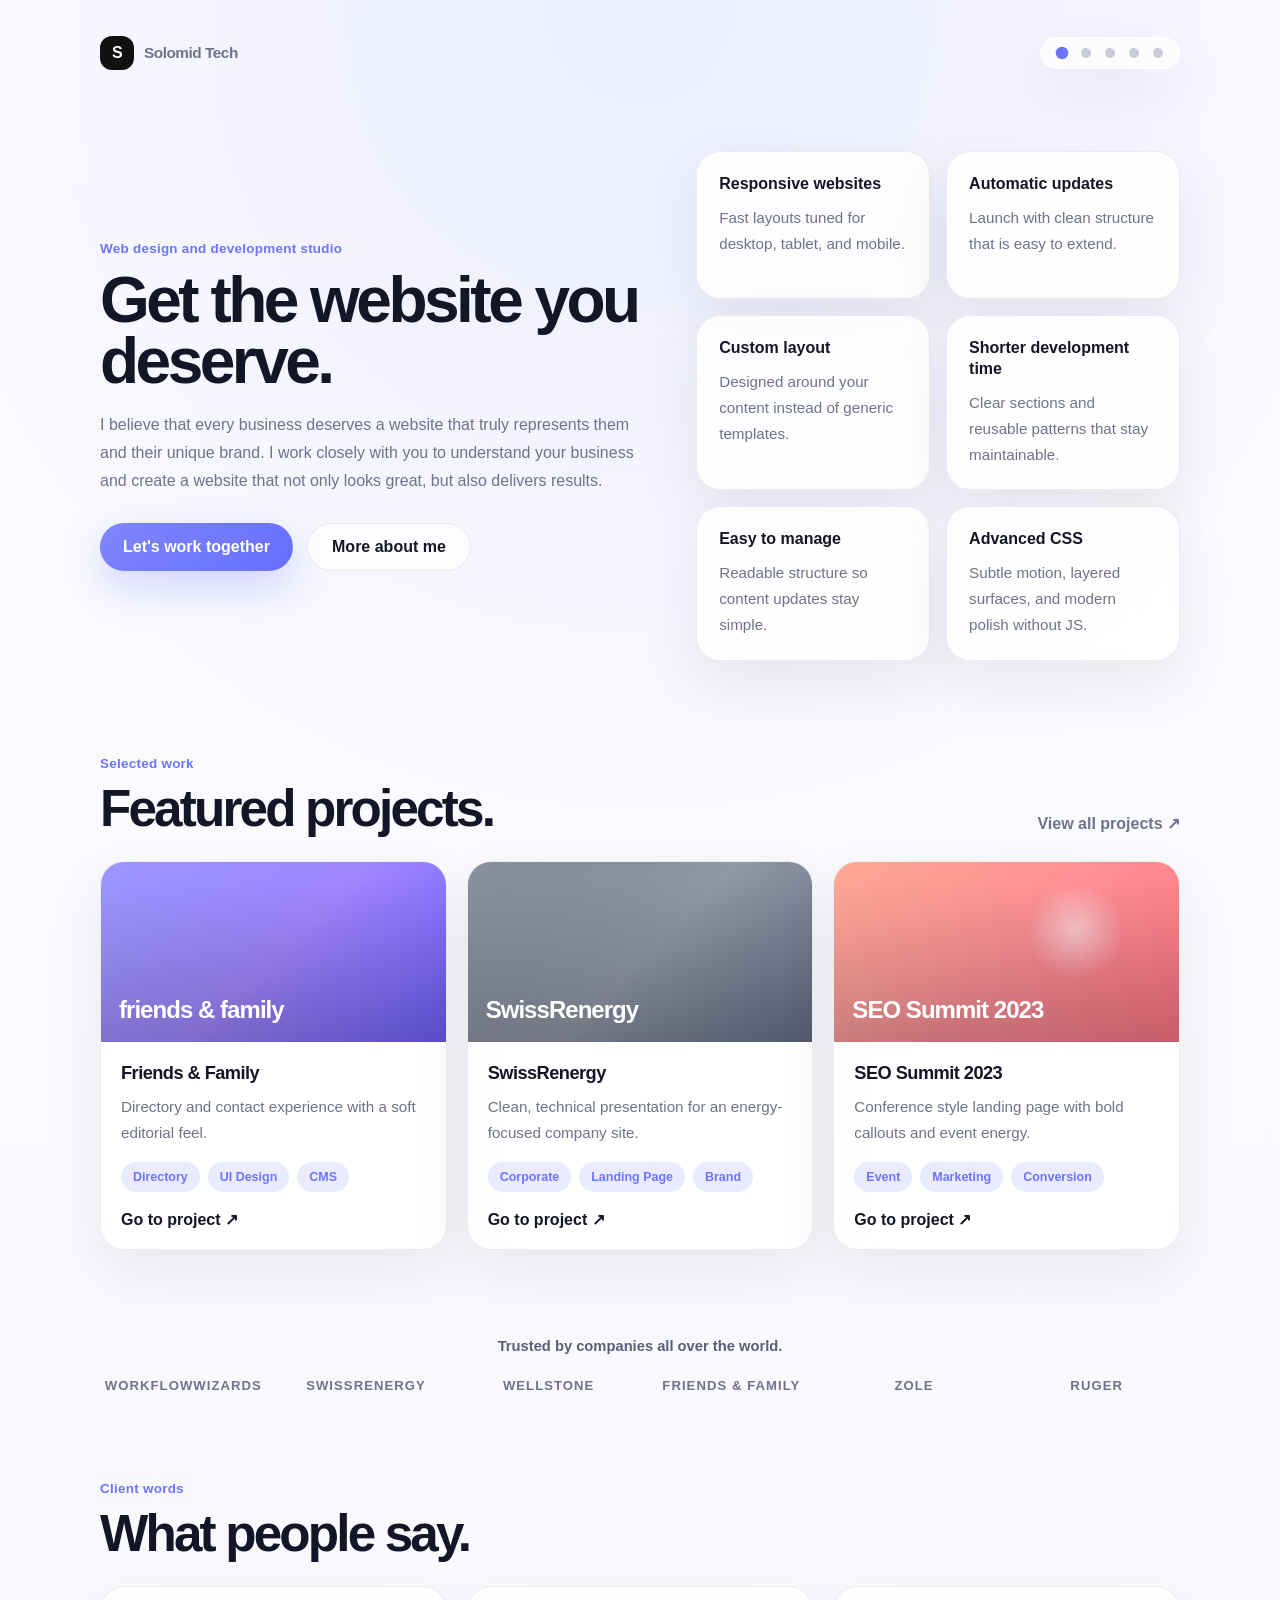
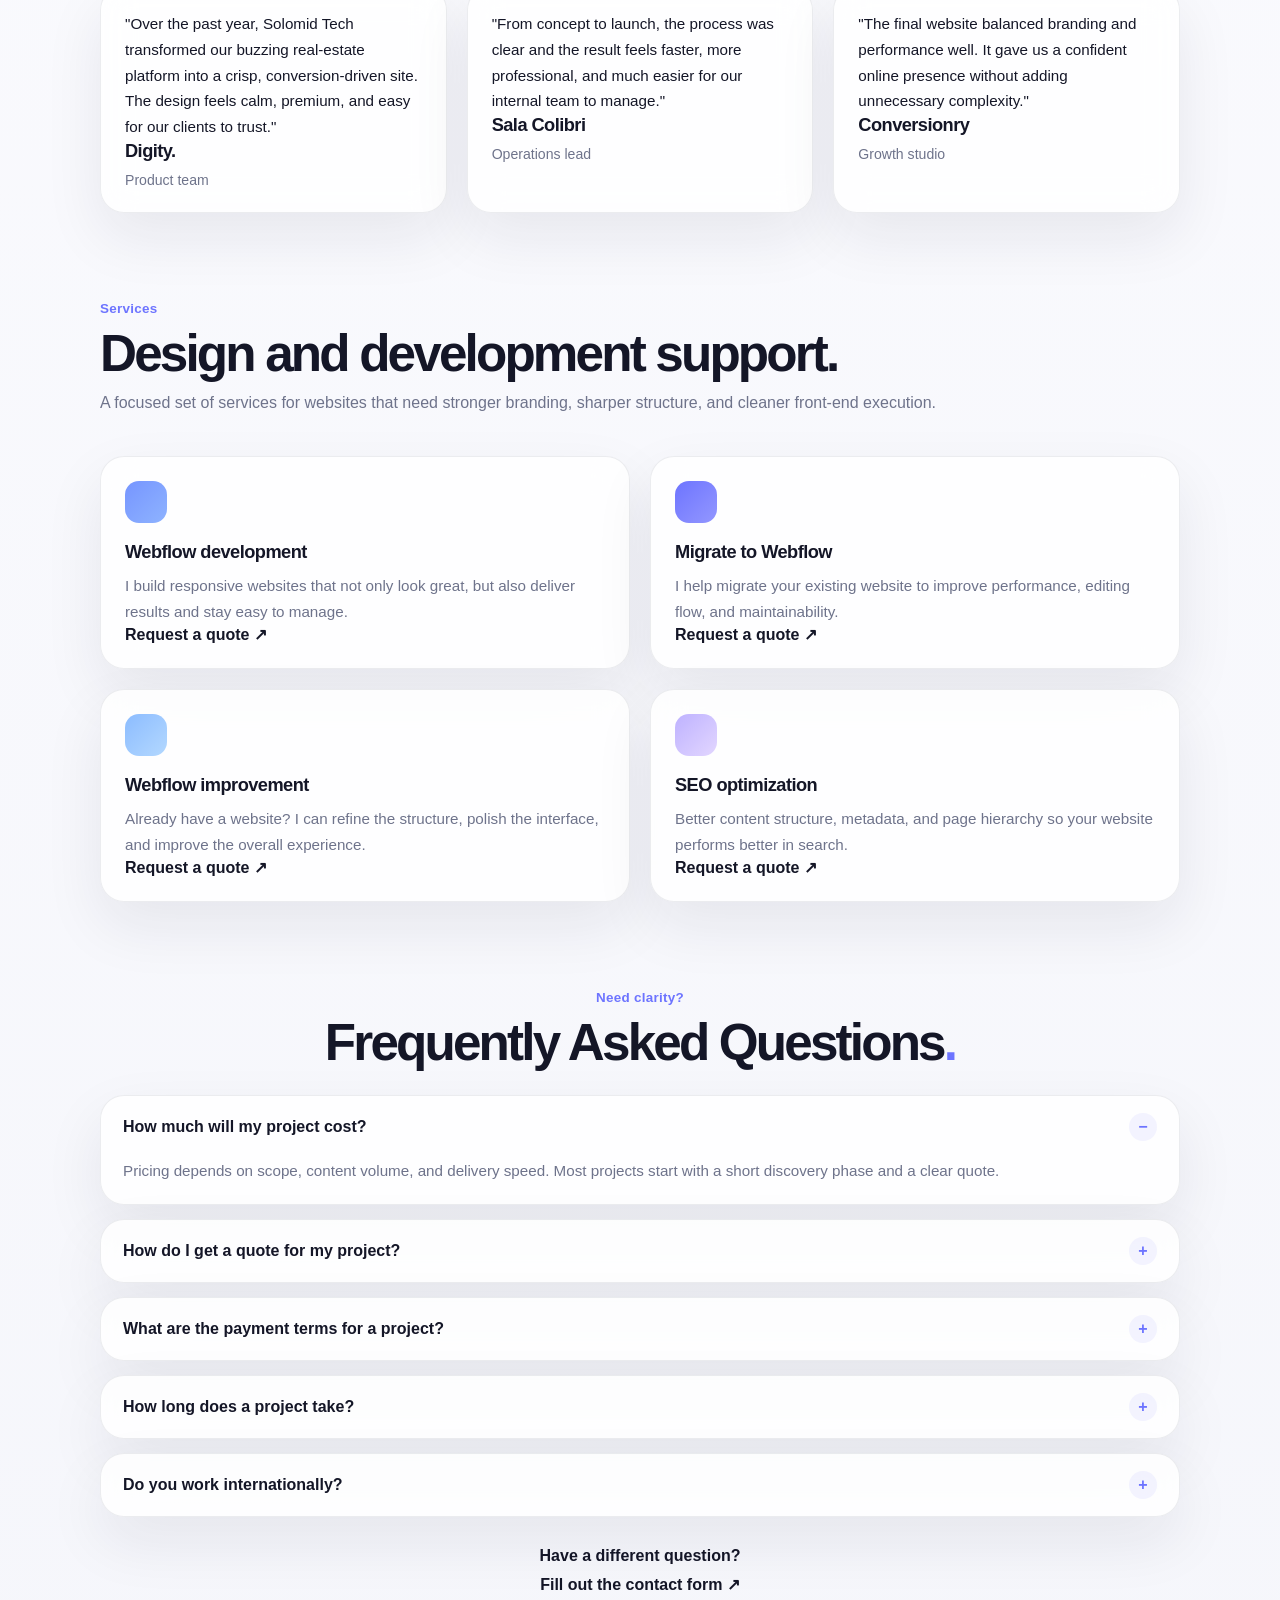
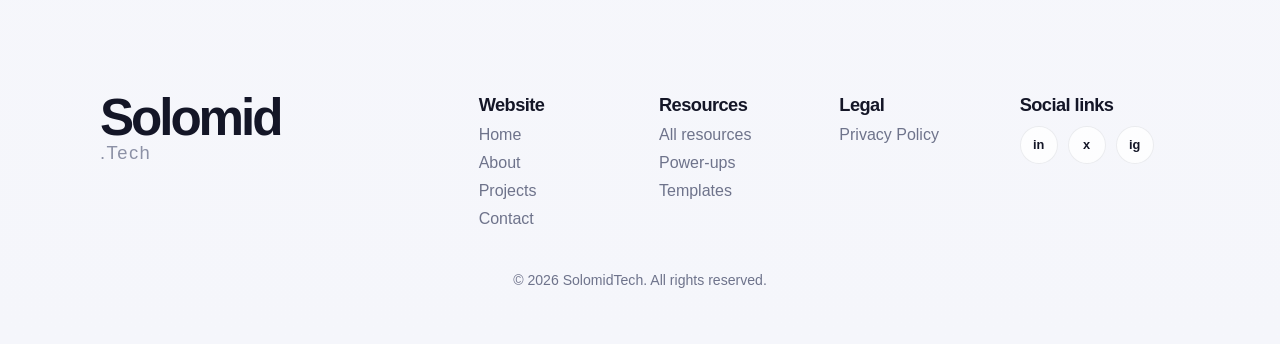
==== Htun_Lin/index.html @ 935f1346 "add htun_lin mini project" ====
<!DOCTYPE html>
<html lang="en">
<head>
  <meta charset="UTF-8">
  <meta name="viewport" content="width=device-width, initial-scale=1.0">
  <title>Solomid Tech</title>
  <link rel="stylesheet" href="style.css">
</head>
<body>
  <div class="page-shell">
    <header class="site-header">
      <a class="brand" href="#">
        <span class="brand-mark">S</span>
        <span class="brand-text">Solomid Tech</span>
      </a>

      <nav class="top-nav" aria-label="Primary">
        <a class="nav-dot active" href="#hero" aria-label="Home"></a>
        <a class="nav-dot" href="#projects" aria-label="Projects"></a>
        <a class="nav-dot" href="#testimonials" aria-label="Testimonials"></a>
        <a class="nav-dot" href="#services" aria-label="Services"></a>
        <a class="nav-dot" href="#faq" aria-label="FAQ"></a>
      </nav>
    </header>

    <main>
      <section class="hero section" id="hero">
        <div class="hero-copy">
          <p class="eyebrow">Web design and development studio</p>
          <h1>Get the website you deserve.</h1>
          <p class="hero-text">
            I believe that every business deserves a website that truly represents them
            and their unique brand. I work closely with you to understand your business
            and create a website that not only looks great, but also delivers results.
          </p>
          <div class="hero-actions">
            <a class="button primary" href="#contact">Let's work together</a>
            <a class="button ghost" href="#services">More about me</a>
          </div>
        </div>

        <div class="hero-grid">
          <article class="mini-card">
            <h2>Responsive websites</h2>
            <p>Fast layouts tuned for desktop, tablet, and mobile.</p>
          </article>
          <article class="mini-card">
            <h2>Automatic updates</h2>
            <p>Launch with clean structure that is easy to extend.</p>
          </article>
          <article class="mini-card">
            <h2>Custom layout</h2>
            <p>Designed around your content instead of generic templates.</p>
          </article>
          <article class="mini-card">
            <h2>Shorter development time</h2>
            <p>Clear sections and reusable patterns that stay maintainable.</p>
          </article>
          <article class="mini-card">
            <h2>Easy to manage</h2>
            <p>Readable structure so content updates stay simple.</p>
          </article>
          <article class="mini-card">
            <h2>Advanced CSS</h2>
            <p>Subtle motion, layered surfaces, and modern polish without JS.</p>
          </article>
        </div>
      </section>

      <section class="projects section" id="projects">
        <div class="section-heading">
          <div>
            <p class="eyebrow">Selected work</p>
            <h2>Featured projects.</h2>
          </div>
          <a class="section-link" href="#">View all projects</a>
        </div>

        <div class="project-grid">
          <article class="project-card">
            <div class="project-visual project-visual-purple">
              <span>friends &amp; family</span>
            </div>
            <div class="project-body">
              <h3>Friends &amp; Family</h3>
              <p>Directory and contact experience with a soft editorial feel.</p>
              <div class="tags">
                <span>Directory</span>
                <span>UI Design</span>
                <span>CMS</span>
              </div>
              <a href="#">Go to project</a>
            </div>
          </article>

          <article class="project-card">
            <div class="project-visual project-visual-dark">
              <span>SwissRenergy</span>
            </div>
            <div class="project-body">
              <h3>SwissRenergy</h3>
              <p>Clean, technical presentation for an energy-focused company site.</p>
              <div class="tags">
                <span>Corporate</span>
                <span>Landing Page</span>
                <span>Brand</span>
              </div>
              <a href="#">Go to project</a>
            </div>
          </article>

          <article class="project-card">
            <div class="project-visual project-visual-coral">
              <span>SEO Summit 2023</span>
            </div>
            <div class="project-body">
              <h3>SEO Summit 2023</h3>
              <p>Conference style landing page with bold callouts and event energy.</p>
              <div class="tags">
                <span>Event</span>
                <span>Marketing</span>
                <span>Conversion</span>
              </div>
              <a href="#">Go to project</a>
            </div>
          </article>
        </div>
      </section>

      <section class="logos section">
        <p class="logos-title">Trusted by companies all over the world.</p>
        <div class="logo-row">
          <span>WORKFLOWWIZARDS</span>
          <span>SwissRenergy</span>
          <span>WELLSTONE</span>
          <span>Friends &amp; Family</span>
          <span>ZOLE</span>
          <span>Ruger</span>
        </div>
      </section>

      <section class="testimonials section" id="testimonials">
        <div class="section-heading">
          <div>
            <p class="eyebrow">Client words</p>
            <h2>What people say.</h2>
          </div>
        </div>

        <div class="testimonial-grid">
          <article class="testimonial-card">
            <p class="quote">
              "Over the past year, Solomid Tech transformed our buzzing real-estate
              platform into a crisp, conversion-driven site. The design feels calm,
              premium, and easy for our clients to trust."
            </p>
            <h3>Digity.</h3>
            <span>Product team</span>
          </article>

          <article class="testimonial-card">
            <p class="quote">
              "From concept to launch, the process was clear and the result feels
              faster, more professional, and much easier for our internal team to manage."
            </p>
            <h3>Sala Colibri</h3>
            <span>Operations lead</span>
          </article>

          <article class="testimonial-card">
            <p class="quote">
              "The final website balanced branding and performance well. It gave us a
              confident online presence without adding unnecessary complexity."
            </p>
            <h3>Conversionry</h3>
            <span>Growth studio</span>
          </article>
        </div>
      </section>

      <section class="services section" id="services">
        <div class="section-heading">
          <div>
            <p class="eyebrow">Services</p>
            <h2>Design and development support.</h2>
            <p class="section-copy">
              A focused set of services for websites that need stronger branding,
              sharper structure, and cleaner front-end execution.
            </p>
          </div>
        </div>

        <div class="service-grid">
          <article class="service-card">
            <div class="icon blue"></div>
            <h3>Webflow development</h3>
            <p>I build responsive websites that not only look great, but also deliver results and stay easy to manage.</p>
            <a href="#contact">Request a quote</a>
          </article>

          <article class="service-card">
            <div class="icon indigo"></div>
            <h3>Migrate to Webflow</h3>
            <p>I help migrate your existing website to improve performance, editing flow, and maintainability.</p>
            <a href="#contact">Request a quote</a>
          </article>

          <article class="service-card">
            <div class="icon sky"></div>
            <h3>Webflow improvement</h3>
            <p>Already have a website? I can refine the structure, polish the interface, and improve the overall experience.</p>
            <a href="#contact">Request a quote</a>
          </article>

          <article class="service-card">
            <div class="icon lilac"></div>
            <h3>SEO optimization</h3>
            <p>Better content structure, metadata, and page hierarchy so your website performs better in search.</p>
            <a href="#contact">Request a quote</a>
          </article>
        </div>
      </section>

      <section class="faq section" id="faq">
        <div class="section-heading centered">
          <div>
            <p class="eyebrow">Need clarity?</p>
            <h2>Frequently Asked Questions<span class="accent">.</span></h2>
          </div>
        </div>

        <div class="faq-list">
          <details open>
            <summary>How much will my project cost?</summary>
            <p>Pricing depends on scope, content volume, and delivery speed. Most projects start with a short discovery phase and a clear quote.</p>
          </details>
          <details>
            <summary>How do I get a quote for my project?</summary>
            <p>Send your goals, required pages, references, and timeline. I will break the scope down and return a practical estimate.</p>
          </details>
          <details>
            <summary>What are the payment terms for a project?</summary>
            <p>Typical terms are split into an upfront deposit and a final payment before launch, adjusted by project size.</p>
          </details>
          <details>
            <summary>How long does a project take?</summary>
            <p>Simple landing pages can take around one to two weeks. Larger marketing sites usually take longer depending on content readiness.</p>
          </details>
          <details>
            <summary>Do you work internationally?</summary>
            <p>Yes. The process is structured around async updates and clear checkpoints, so remote collaboration works well.</p>
          </details>
        </div>

        <div class="faq-cta" id="contact">
          <p>Have a different question?</p>
          <a href="mailto:hello@solomid.tech">Fill out the contact form</a>
        </div>
      </section>
    </main>

    <footer class="site-footer">
      <div class="footer-brand">
        <span class="footer-title">Solomid</span>
        <span class="footer-subtitle">.Tech</span>
      </div>

      <div class="footer-links">
        <div>
          <h3>Website</h3>
          <a href="#hero">Home</a>
          <a href="#services">About</a>
          <a href="#projects">Projects</a>
          <a href="#contact">Contact</a>
        </div>
        <div>
          <h3>Resources</h3>
          <a href="#">All resources</a>
          <a href="#">Power-ups</a>
          <a href="#">Templates</a>
        </div>
        <div>
          <h3>Legal</h3>
          <a href="#">Privacy Policy</a>
        </div>
        <div>
          <h3>Social links</h3>
          <div class="socials">
            <a href="#" aria-label="LinkedIn">in</a>
            <a href="#" aria-label="Twitter">x</a>
            <a href="#" aria-label="Instagram">ig</a>
          </div>
        </div>
      </div>

      <p class="copyright">© 2026 SolomidTech. All rights reserved.</p>
    </footer>
  </div>
</body>
</html>
---- Htun_Lin/style.css ----
:root {
  --bg: #f5f6fb;
  --surface: rgba(255, 255, 255, 0.84);
  --surface-strong: #ffffff;
  --border: rgba(24, 31, 56, 0.08);
  --text: #141627;
  --muted: #6e738b;
  --primary: #6d74ff;
  --primary-soft: rgba(109, 116, 255, 0.14);
  --shadow: 0 24px 60px rgba(23, 26, 47, 0.08);
  --radius: 24px;
}

* {
  box-sizing: border-box;
}

html {
  scroll-behavior: smooth;
}

body {
  margin: 0;
  font-family: "Avenir Next", "Segoe UI", "Trebuchet MS", sans-serif;
  color: var(--text);
  background:
    radial-gradient(circle at top, rgba(120, 128, 255, 0.12), transparent 24%),
    linear-gradient(180deg, #fcfcff 0%, var(--bg) 100%);
}

a {
  color: inherit;
  text-decoration: none;
}

.page-shell {
  width: min(1080px, calc(100% - 32px));
  margin: 0 auto;
  padding: 28px 0 56px;
}

.section {
  padding: 44px 0;
}

.site-header {
  display: flex;
  align-items: center;
  justify-content: space-between;
  gap: 24px;
  padding: 8px 0 30px;
}

.brand {
  display: inline-flex;
  align-items: center;
  gap: 10px;
  font-weight: 800;
  letter-spacing: -0.03em;
}

.brand-mark {
  display: inline-grid;
  place-items: center;
  width: 34px;
  height: 34px;
  border-radius: 12px;
  background: #111;
  color: #fff;
}

.brand-text {
  font-size: 0.96rem;
  color: #8589a1;
}

.top-nav {
  display: inline-flex;
  align-items: center;
  gap: 14px;
  padding: 10px 16px;
  border-radius: 999px;
  background: rgba(255, 255, 255, 0.7);
  border: 1px solid rgba(255, 255, 255, 0.8);
  box-shadow: var(--shadow);
}

.nav-dot {
  width: 10px;
  height: 10px;
  border-radius: 50%;
  background: #c8ccda;
  transition: transform 180ms ease, background-color 180ms ease;
}

.nav-dot:hover,
.nav-dot.active {
  background: var(--primary);
  transform: scale(1.25);
}

.hero {
  display: grid;
  grid-template-columns: 1.1fr 0.95fr;
  gap: 36px;
  align-items: center;
  min-height: 68vh;
}

.eyebrow {
  margin: 0 0 14px;
  font-size: 0.84rem;
  font-weight: 700;
  letter-spacing: 0.02em;
  color: var(--primary);
}

.hero h1,
.section-heading h2,
.faq h2 {
  margin: 0;
  font-size: clamp(2.35rem, 5vw, 4.4rem);
  line-height: 0.94;
  letter-spacing: -0.055em;
}

.hero-text,
.section-copy,
.mini-card p,
.project-body p,
.testimonial-card span,
.service-card p,
.faq-list p,
.copyright,
.brand-text,
.logo-row,
.section-link {
  color: var(--muted);
}

.hero-text {
  max-width: 540px;
  margin: 20px 0 0;
  font-size: 1rem;
  line-height: 1.75;
}

.hero-actions {
  display: flex;
  flex-wrap: wrap;
  gap: 14px;
  margin-top: 28px;
}

.button {
  display: inline-flex;
  align-items: center;
  justify-content: center;
  min-width: 164px;
  min-height: 48px;
  padding: 12px 22px;
  border-radius: 999px;
  border: 1px solid transparent;
  font-weight: 700;
  transition: transform 180ms ease, box-shadow 180ms ease, background-color 180ms ease;
}

.button:hover {
  transform: translateY(-2px);
}

.button.primary {
  background: linear-gradient(135deg, #7f86ff 0%, #666eff 100%);
  color: #fff;
  box-shadow: 0 16px 40px rgba(109, 116, 255, 0.28);
}

.button.ghost {
  background: rgba(255, 255, 255, 0.72);
  border-color: var(--border);
}

.hero-grid {
  display: grid;
  grid-template-columns: repeat(2, minmax(0, 1fr));
  gap: 16px;
}

.mini-card,
.project-card,
.testimonial-card,
.service-card,
.faq-list details {
  background: var(--surface);
  border: 1px solid var(--border);
  border-radius: var(--radius);
  box-shadow: var(--shadow);
  backdrop-filter: blur(16px);
}

.mini-card {
  padding: 22px;
  min-height: 148px;
}

.mini-card h2 {
  margin: 0 0 10px;
  font-size: 1rem;
  line-height: 1.3;
}

.mini-card p,
.project-body p,
.testimonial-card .quote,
.service-card p,
.faq-list p {
  margin: 0;
  font-size: 0.95rem;
  line-height: 1.7;
}

.section-heading {
  display: flex;
  align-items: end;
  justify-content: space-between;
  gap: 20px;
  margin-bottom: 28px;
}

.section-heading h2,
.faq h2 {
  font-size: clamp(2rem, 4vw, 3.4rem);
}

.section-link {
  font-weight: 700;
}

.section-link::after,
.project-body a::after,
.service-card a::after,
.faq-cta a::after {
  content: " ↗";
}

.project-grid,
.testimonial-grid,
.service-grid {
  display: grid;
  gap: 20px;
}

.project-grid {
  grid-template-columns: repeat(3, minmax(0, 1fr));
}

.project-card {
  overflow: hidden;
}

.project-visual {
  position: relative;
  display: flex;
  align-items: end;
  min-height: 180px;
  padding: 18px;
  font-size: 1.5rem;
  font-weight: 800;
  letter-spacing: -0.04em;
  color: #fff;
}

.project-visual::before {
  content: "";
  position: absolute;
  inset: 0;
  background:
    linear-gradient(135deg, rgba(255, 255, 255, 0.22), transparent 55%),
    linear-gradient(180deg, transparent 10%, rgba(14, 16, 26, 0.24) 100%);
}

.project-visual span {
  position: relative;
}

.project-visual-purple {
  background: linear-gradient(135deg, #8178ff 0%, #9f85ff 52%, #7260ff 100%);
}

.project-visual-dark {
  background:
    linear-gradient(135deg, rgba(255, 255, 255, 0.15), transparent 52%),
    linear-gradient(135deg, #4e596c 0%, #9097a4 52%, #657287 100%);
}

.project-visual-coral {
  background:
    radial-gradient(circle at 70% 38%, rgba(255, 255, 255, 0.55), transparent 18%),
    linear-gradient(135deg, #ff907a 0%, #ff8d94 55%, #ff7582 100%);
}

.project-body {
  padding: 20px;
}

.project-body h3,
.testimonial-card h3,
.service-card h3,
.footer-links h3 {
  margin: 0 0 10px;
  font-size: 1.14rem;
  letter-spacing: -0.03em;
}

.tags {
  display: flex;
  flex-wrap: wrap;
  gap: 8px;
  margin: 16px 0 18px;
}

.tags span {
  padding: 8px 12px;
  border-radius: 999px;
  background: var(--primary-soft);
  color: var(--primary);
  font-size: 0.78rem;
  font-weight: 700;
}

.project-body a,
.service-card a,
.faq-cta a {
  font-weight: 700;
}

.logos {
  text-align: center;
}

.logos-title {
  margin: 0 0 24px;
  font-size: 0.92rem;
  font-weight: 700;
  color: #595f76;
}

.logo-row {
  display: grid;
  grid-template-columns: repeat(6, minmax(0, 1fr));
  gap: 16px;
  font-size: 0.82rem;
  font-weight: 800;
  letter-spacing: 0.08em;
  text-transform: uppercase;
}

.testimonial-grid {
  grid-template-columns: repeat(3, minmax(0, 1fr));
}

.testimonial-card {
  padding: 24px;
}

.quote {
  margin-bottom: 20px;
}

.testimonial-card span {
  display: block;
  font-size: 0.88rem;
}

.service-grid {
  grid-template-columns: repeat(2, minmax(0, 1fr));
}

.service-card {
  padding: 24px;
}

.icon {
  width: 42px;
  height: 42px;
  border-radius: 14px;
  margin-bottom: 18px;
}

.icon.blue {
  background: linear-gradient(135deg, #7695ff, #8eb3ff);
}

.icon.indigo {
  background: linear-gradient(135deg, #6d74ff, #9397ff);
}

.icon.sky {
  background: linear-gradient(135deg, #8cbcff, #b3d8ff);
}

.icon.lilac {
  background: linear-gradient(135deg, #beb2ff, #e2d6ff);
}

.centered {
  justify-content: center;
  text-align: center;
}

.accent {
  color: var(--primary);
}

.faq-list {
  display: grid;
  gap: 14px;
}

.faq-list details {
  padding: 0 22px;
}

.faq-list summary {
  position: relative;
  list-style: none;
  padding: 22px 44px 22px 0;
  cursor: pointer;
  font-weight: 700;
}

.faq-list summary::-webkit-details-marker {
  display: none;
}

.faq-list summary::after {
  content: "+";
  position: absolute;
  top: 50%;
  right: 0;
  transform: translateY(-50%);
  width: 28px;
  height: 28px;
  display: grid;
  place-items: center;
  border-radius: 50%;
  background: rgba(109, 116, 255, 0.08);
  color: var(--primary);
}

.faq-list details[open] summary::after {
  content: "−";
}

.faq-list details p {
  padding: 0 0 20px;
}

.faq-cta {
  margin-top: 30px;
  text-align: center;
}

.faq-cta p {
  margin: 0 0 10px;
  font-weight: 800;
}

.site-footer {
  display: grid;
  grid-template-columns: 1fr 2fr;
  gap: 28px;
  padding-top: 56px;
}

.footer-brand {
  align-self: start;
}

.footer-title {
  display: block;
  font-size: clamp(2rem, 4vw, 3.2rem);
  font-weight: 800;
  line-height: 0.95;
  letter-spacing: -0.06em;
}

.footer-subtitle {
  display: block;
  color: #8c91a6;
  font-size: 1.15rem;
  letter-spacing: 0.08em;
}

.footer-links {
  display: grid;
  grid-template-columns: repeat(4, minmax(0, 1fr));
  gap: 20px;
}

.footer-links a {
  display: block;
  margin-bottom: 10px;
  color: var(--muted);
}

.socials {
  display: flex;
  gap: 10px;
}

.socials a {
  display: grid;
  place-items: center;
  width: 38px;
  height: 38px;
  margin: 0;
  border-radius: 50%;
  background: rgba(255, 255, 255, 0.8);
  border: 1px solid var(--border);
  color: var(--text);
  font-size: 0.8rem;
  font-weight: 800;
}

.copyright {
  grid-column: 1 / -1;
  margin: 6px 0 0;
  font-size: 0.88rem;
  text-align: center;
}

@media (max-width: 980px) {
  .hero,
  .site-footer {
    grid-template-columns: 1fr;
  }

  .project-grid,
  .testimonial-grid,
  .logo-row,
  .footer-links {
    grid-template-columns: repeat(2, minmax(0, 1fr));
  }
}

@media (max-width: 720px) {
  .page-shell {
    width: min(100% - 22px, 1080px);
  }

  .site-header,
  .section-heading {
    flex-direction: column;
    align-items: start;
  }

  .hero-grid,
  .project-grid,
  .testimonial-grid,
  .service-grid,
  .logo-row,
  .footer-links {
    grid-template-columns: 1fr;
  }

  .hero {
    min-height: auto;
  }

  .hero h1,
  .section-heading h2,
  .faq h2 {
    font-size: 2.4rem;
  }

  .top-nav {
    align-self: center;
  }
}
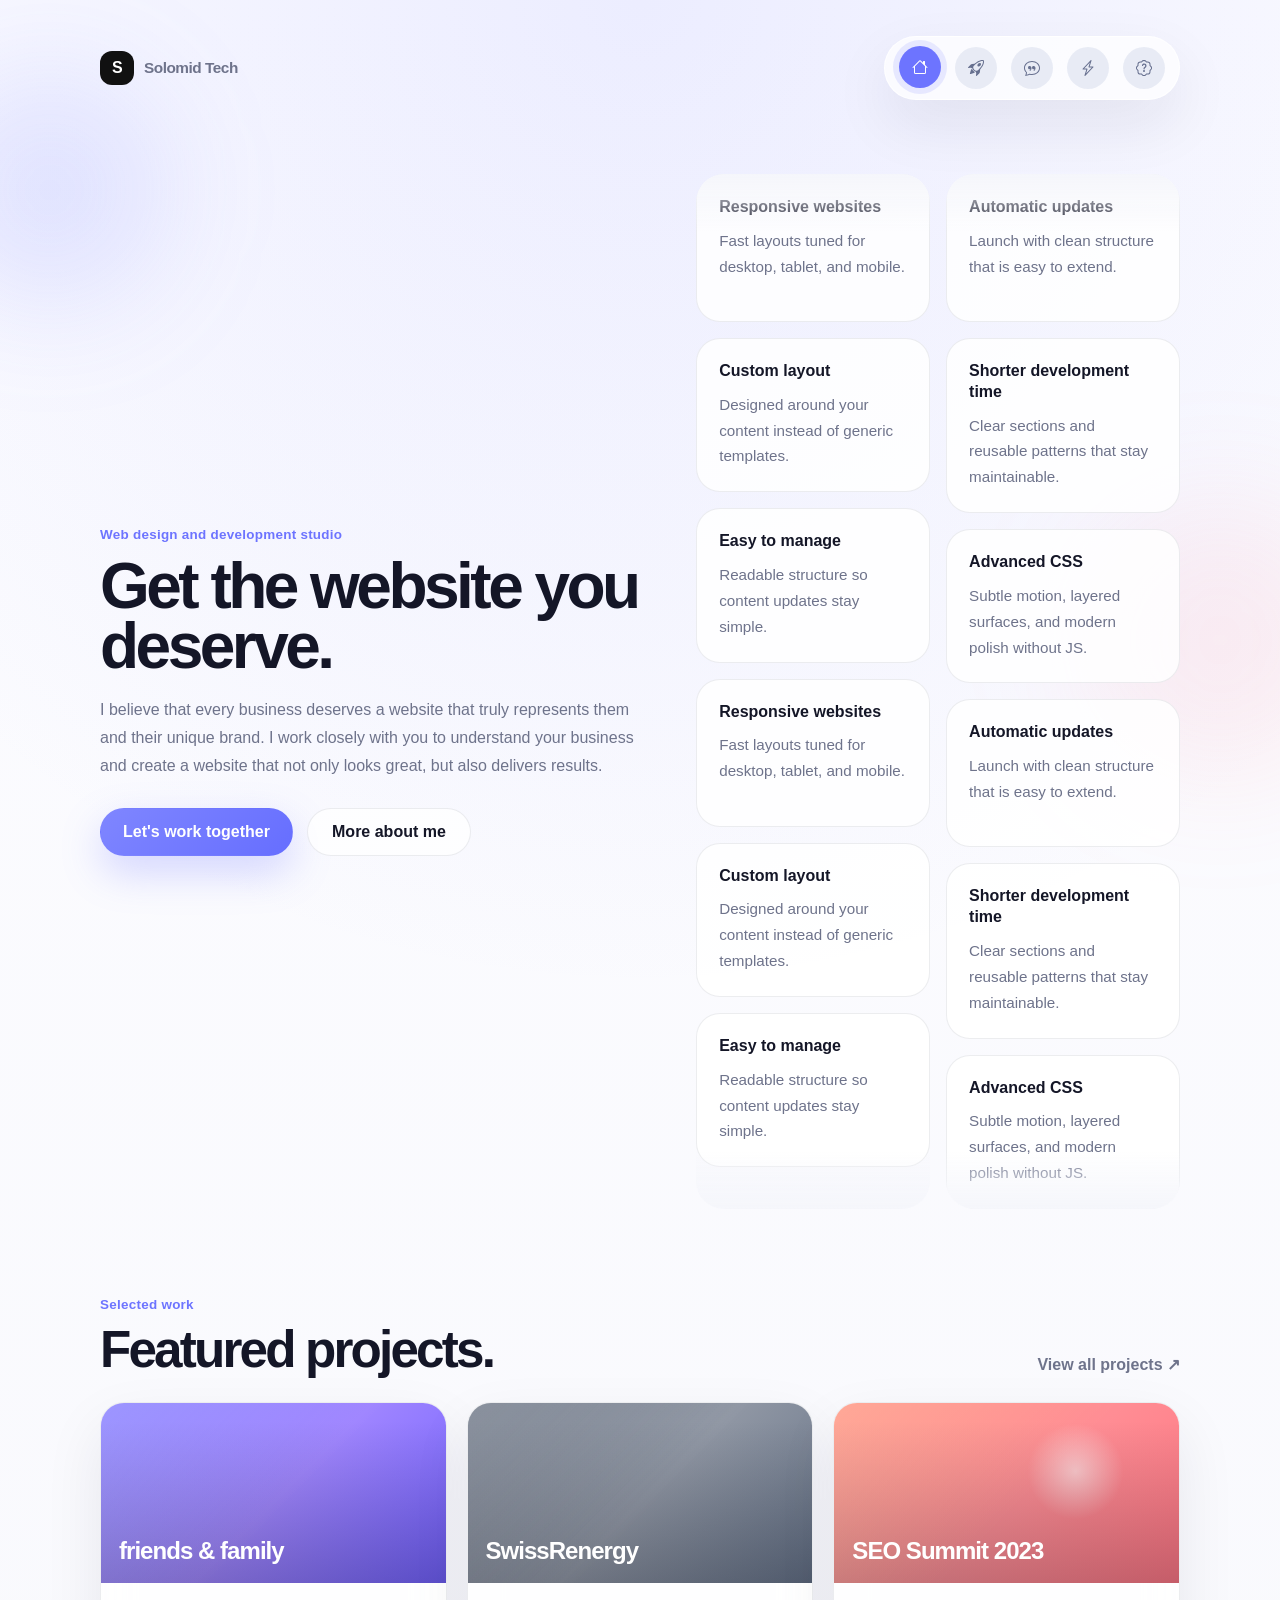
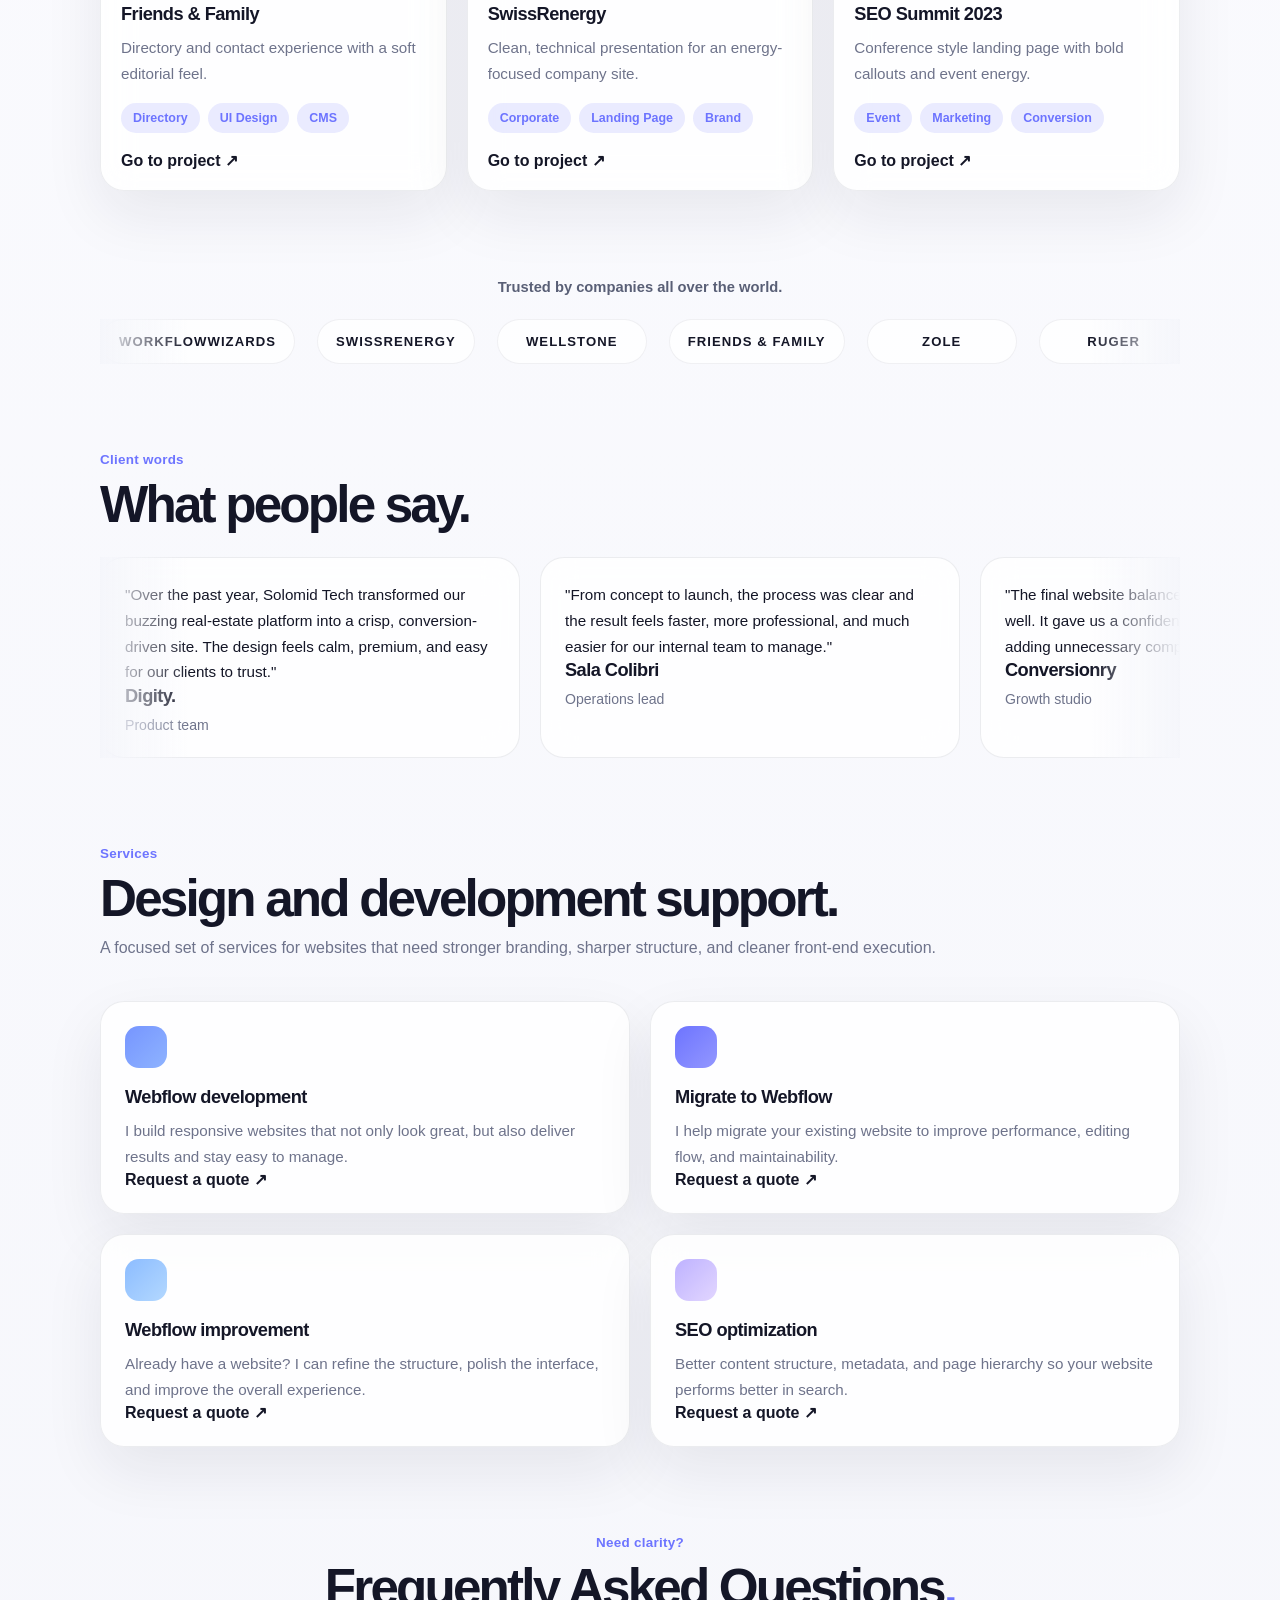
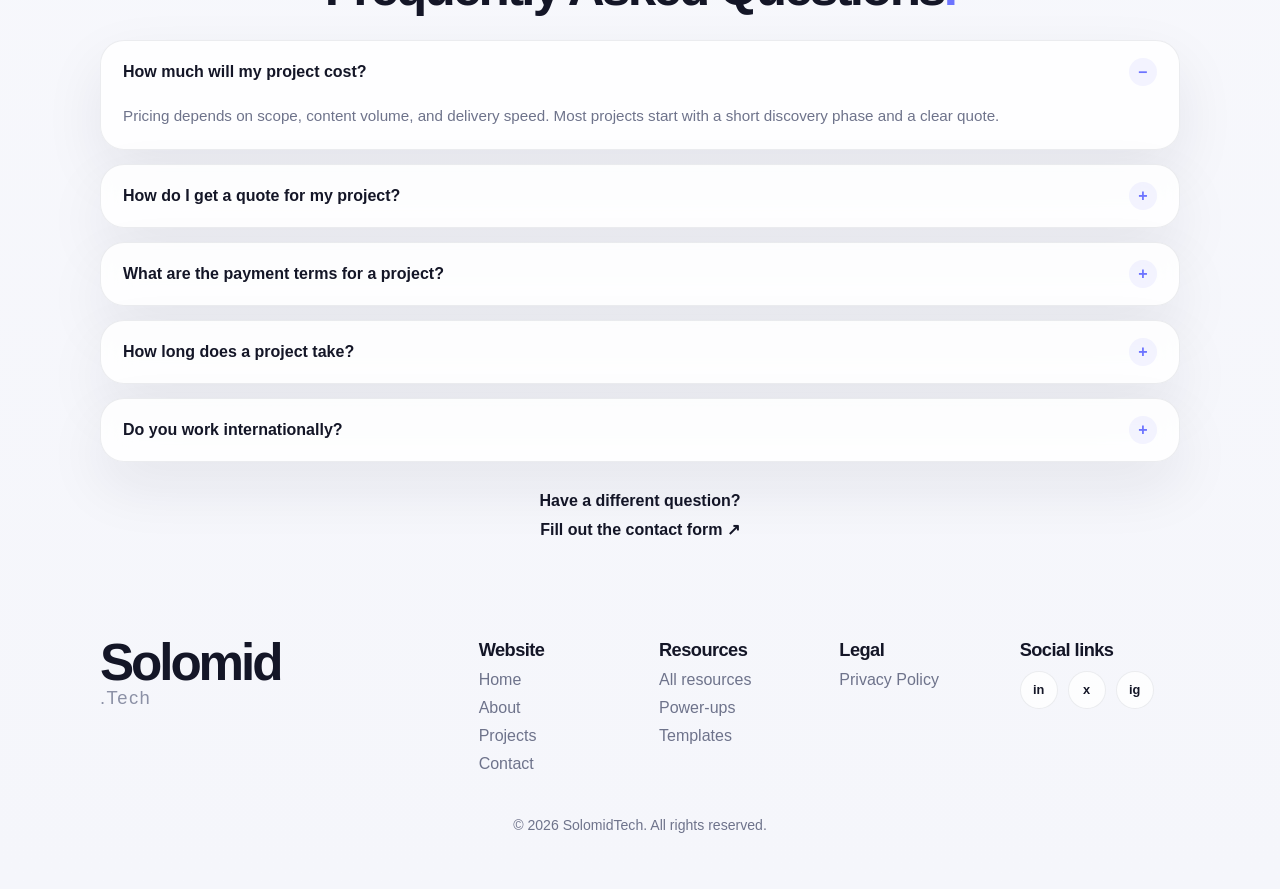
==== commit bd318c49: "htun lin added" ====
--- a/Htun_Lin/index.html
+++ b/Htun_Lin/index.html
@@ -15,11 +15,36 @@
       </a>
 
       <nav class="top-nav" aria-label="Primary">
-        <a class="nav-dot active" href="#hero" aria-label="Home"></a>
-        <a class="nav-dot" href="#projects" aria-label="Projects"></a>
-        <a class="nav-dot" href="#testimonials" aria-label="Testimonials"></a>
-        <a class="nav-dot" href="#services" aria-label="Services"></a>
-        <a class="nav-dot" href="#faq" aria-label="FAQ"></a>
+        <a class="nav-dot active" href="#hero" aria-label="Home">
+          <svg xmlns="http://www.w3.org/2000/svg" width="16" height="16" fill="currentColor" class="bi bi-house" viewBox="0 0 16 16">
+            <path d="M8.707 1.5a1 1 0 0 0-1.414 0L.646 8.146a.5.5 0 0 0 .708.708L2 8.207V13.5A1.5 1.5 0 0 0 3.5 15h9a1.5 1.5 0 0 0 1.5-1.5V8.207l.646.647a.5.5 0 0 0 .708-.708L13 5.793V2.5a.5.5 0 0 0-.5-.5h-1a.5.5 0 0 0-.5.5v1.293zM13 7.207V13.5a.5.5 0 0 1-.5.5h-9a.5.5 0 0 1-.5-.5V7.207l5-5z"/>
+          </svg>
+        </a>
+        <a class="nav-dot" href="#projects" aria-label="Projects">
+          <svg xmlns="http://www.w3.org/2000/svg" width="16" height="16" fill="currentColor" class="bi bi-rocket-takeoff" viewBox="0 0 16 16">
+            <path d="M9.752 6.193c.599.6 1.73.437 2.528-.362s.96-1.932.362-2.531c-.599-.6-1.73-.438-2.528.361-.798.8-.96 1.933-.362 2.532"/>
+            <path d="M15.811 3.312c-.363 1.534-1.334 3.626-3.64 6.218l-.24 2.408a2.56 2.56 0 0 1-.732 1.526L8.817 15.85a.51.51 0 0 1-.867-.434l.27-1.899c.04-.28-.013-.593-.131-.956a9 9 0 0 0-.249-.657l-.082-.202c-.815-.197-1.578-.662-2.191-1.277-.614-.615-1.079-1.379-1.275-2.195l-.203-.083a10 10 0 0 0-.655-.248c-.363-.119-.675-.172-.955-.132l-1.896.27A.51.51 0 0 1 .15 7.17l2.382-2.386c.41-.41.947-.67 1.524-.734h.006l2.4-.238C9.005 1.55 11.087.582 12.623.208c.89-.217 1.59-.232 2.08-.188.244.023.435.06.57.093q.1.026.16.045c.184.06.279.13.351.295l.029.073a3.5 3.5 0 0 1 .157.721c.055.485.051 1.178-.159 2.065m-4.828 7.475.04-.04-.107 1.081a1.54 1.54 0 0 1-.44.913l-1.298 1.3.054-.38c.072-.506-.034-.993-.172-1.418a9 9 0 0 0-.164-.45c.738-.065 1.462-.38 2.087-1.006M5.205 5c-.625.626-.94 1.351-1.004 2.09a9 9 0 0 0-.45-.164c-.424-.138-.91-.244-1.416-.172l-.38.054 1.3-1.3c.245-.246.566-.401.91-.44l1.08-.107zm9.406-3.961c-.38-.034-.967-.027-1.746.163-1.558.38-3.917 1.496-6.937 4.521-.62.62-.799 1.34-.687 2.051.107.676.483 1.362 1.048 1.928.564.565 1.25.941 1.924 1.049.71.112 1.429-.067 2.048-.688 3.079-3.083 4.192-5.444 4.556-6.987.183-.771.18-1.345.138-1.713a3 3 0 0 0-.045-.283 3 3 0 0 0-.3-.041Z"/>
+            <path d="M7.009 12.139a7.6 7.6 0 0 1-1.804-1.352A7.6 7.6 0 0 1 3.794 8.86c-1.102.992-1.965 5.054-1.839 5.18.125.126 3.936-.896 5.054-1.902Z"/>
+          </svg>
+        </a>
+        <a class="nav-dot" href="#testimonials" aria-label="Testimonials">
+          <svg xmlns="http://www.w3.org/2000/svg" width="16" height="16" fill="currentColor" class="bi bi-chat-quote" viewBox="0 0 16 16">
+            <path d="M2.678 11.894a1 1 0 0 1 .287.801 11 11 0 0 1-.398 2c1.395-.323 2.247-.697 2.634-.893a1 1 0 0 1 .71-.074A8 8 0 0 0 8 14c3.996 0 7-2.807 7-6s-3.004-6-7-6-7 2.808-7 6c0 1.468.617 2.83 1.678 3.894m-.493 3.905a22 22 0 0 1-.713.129c-.2.032-.352-.176-.273-.362a10 10 0 0 0 .244-.637l.003-.01c.248-.72.45-1.548.524-2.319C.743 11.37 0 9.76 0 8c0-3.866 3.582-7 8-7s8 3.134 8 7-3.582 7-8 7a9 9 0 0 1-2.347-.306c-.52.263-1.639.742-3.468 1.105"/>
+            <path d="M7.066 6.76A1.665 1.665 0 0 0 4 7.668a1.667 1.667 0 0 0 2.561 1.406c-.131.389-.375.804-.777 1.22a.417.417 0 0 0 .6.58c1.486-1.54 1.293-3.214.682-4.112zm4 0A1.665 1.665 0 0 0 8 7.668a1.667 1.667 0 0 0 2.561 1.406c-.131.389-.375.804-.777 1.22a.417.417 0 0 0 .6.58c1.486-1.54 1.293-3.214.682-4.112z"/>
+          </svg>
+        </a>
+        <a class="nav-dot" href="#services" aria-label="Services">
+          <svg xmlns="http://www.w3.org/2000/svg" width="16" height="16" fill="currentColor" class="bi bi-lightning-charge" viewBox="0 0 16 16">
+            <path d="M11.251.068a.5.5 0 0 1 .227.58L9.677 6.5H13a.5.5 0 0 1 .364.843l-8 8.5a.5.5 0 0 1-.842-.49L6.323 9.5H3a.5.5 0 0 1-.364-.843l8-8.5a.5.5 0 0 1 .615-.09zM4.157 8.5H7a.5.5 0 0 1 .478.647L6.11 13.59l5.732-6.09H9a.5.5 0 0 1-.478-.647L9.89 2.41z"/>
+          </svg>
+        </a>
+        <a class="nav-dot" href="#faq" aria-label="FAQ">
+          <svg xmlns="http://www.w3.org/2000/svg" width="16" height="16" fill="currentColor" class="bi bi-patch-question" viewBox="0 0 16 16">
+            <path d="M8.05 9.6c.336 0 .504-.24.554-.627.04-.534.198-.815.847-1.26.673-.475 1.049-1.09 1.049-1.986 0-1.325-.92-2.227-2.262-2.227-1.02 0-1.792.492-2.1 1.29A1.7 1.7 0 0 0 6 5.48c0 .393.203.64.545.64.272 0 .455-.147.564-.51.158-.592.525-.915 1.074-.915.61 0 1.03.446 1.03 1.084 0 .563-.208.885-.822 1.325-.619.433-.926.914-.926 1.64v.111c0 .428.208.745.585.745"/>
+            <path d="m10.273 2.513-.921-.944.715-.698.622.637.89-.011a2.89 2.89 0 0 1 2.924 2.924l-.01.89.636.622a2.89 2.89 0 0 1 0 4.134l-.637.622.011.89a2.89 2.89 0 0 1-2.924 2.924l-.89-.01-.622.636a2.89 2.89 0 0 1-4.134 0l-.622-.637-.89.011a2.89 2.89 0 0 1-2.924-2.924l.01-.89-.636-.622a2.89 2.89 0 0 1 0-4.134l.637-.622-.011-.89a2.89 2.89 0 0 1 2.924-2.924l.89.01.622-.636a2.89 2.89 0 0 1 4.134 0l-.715.698a1.89 1.89 0 0 0-2.704 0l-.92.944-1.32-.016a1.89 1.89 0 0 0-1.911 1.912l.016 1.318-.944.921a1.89 1.89 0 0 0 0 2.704l.944.92-.016 1.32a1.89 1.89 0 0 0 1.912 1.911l1.318-.016.921.944a1.89 1.89 0 0 0 2.704 0l.92-.944 1.32.016a1.89 1.89 0 0 0 1.911-1.912l-.016-1.318.944-.921a1.89 1.89 0 0 0 0-2.704l-.944-.92.016-1.32a1.89 1.89 0 0 0-1.912-1.911z"/>
+            <path d="M7.001 11a1 1 0 1 1 2 0 1 1 0 0 1-2 0"/>
+          </svg>
+        </a>
       </nav>
     </header>
 
@@ -40,30 +65,63 @@
         </div>
 
         <div class="hero-grid">
-          <article class="mini-card">
-            <h2>Responsive websites</h2>
-            <p>Fast layouts tuned for desktop, tablet, and mobile.</p>
-          </article>
-          <article class="mini-card">
-            <h2>Automatic updates</h2>
-            <p>Launch with clean structure that is easy to extend.</p>
-          </article>
-          <article class="mini-card">
-            <h2>Custom layout</h2>
-            <p>Designed around your content instead of generic templates.</p>
-          </article>
-          <article class="mini-card">
-            <h2>Shorter development time</h2>
-            <p>Clear sections and reusable patterns that stay maintainable.</p>
-          </article>
-          <article class="mini-card">
-            <h2>Easy to manage</h2>
-            <p>Readable structure so content updates stay simple.</p>
-          </article>
-          <article class="mini-card">
-            <h2>Advanced CSS</h2>
-            <p>Subtle motion, layered surfaces, and modern polish without JS.</p>
-          </article>
+          <div class="hero-column hero-column-left">
+            <div class="hero-column-track">
+              <article class="mini-card">
+                <h2>Responsive websites</h2>
+                <p>Fast layouts tuned for desktop, tablet, and mobile.</p>
+              </article>
+              <article class="mini-card">
+                <h2>Custom layout</h2>
+                <p>Designed around your content instead of generic templates.</p>
+              </article>
+              <article class="mini-card">
+                <h2>Easy to manage</h2>
+                <p>Readable structure so content updates stay simple.</p>
+              </article>
+              <article class="mini-card" aria-hidden="true">
+                <h2>Responsive websites</h2>
+                <p>Fast layouts tuned for desktop, tablet, and mobile.</p>
+              </article>
+              <article class="mini-card" aria-hidden="true">
+                <h2>Custom layout</h2>
+                <p>Designed around your content instead of generic templates.</p>
+              </article>
+              <article class="mini-card" aria-hidden="true">
+                <h2>Easy to manage</h2>
+                <p>Readable structure so content updates stay simple.</p>
+              </article>
+            </div>
+          </div>
+
+          <div class="hero-column hero-column-right">
+            <div class="hero-column-track">
+              <article class="mini-card">
+                <h2>Automatic updates</h2>
+                <p>Launch with clean structure that is easy to extend.</p>
+              </article>
+              <article class="mini-card">
+                <h2>Shorter development time</h2>
+                <p>Clear sections and reusable patterns that stay maintainable.</p>
+              </article>
+              <article class="mini-card">
+                <h2>Advanced CSS</h2>
+                <p>Subtle motion, layered surfaces, and modern polish without JS.</p>
+              </article>
+              <article class="mini-card" aria-hidden="true">
+                <h2>Automatic updates</h2>
+                <p>Launch with clean structure that is easy to extend.</p>
+              </article>
+              <article class="mini-card" aria-hidden="true">
+                <h2>Shorter development time</h2>
+                <p>Clear sections and reusable patterns that stay maintainable.</p>
+              </article>
+              <article class="mini-card" aria-hidden="true">
+                <h2>Advanced CSS</h2>
+                <p>Subtle motion, layered surfaces, and modern polish without JS.</p>
+              </article>
+            </div>
+          </div>
         </div>
       </section>
 
@@ -129,13 +187,21 @@
 
       <section class="logos section">
         <p class="logos-title">Trusted by companies all over the world.</p>
-        <div class="logo-row">
-          <span>WORKFLOWWIZARDS</span>
-          <span>SwissRenergy</span>
-          <span>WELLSTONE</span>
-          <span>Friends &amp; Family</span>
-          <span>ZOLE</span>
-          <span>Ruger</span>
+        <div class="logo-marquee">
+          <div class="logo-track">
+            <span>WORKFLOWWIZARDS</span>
+            <span>SwissRenergy</span>
+            <span>WELLSTONE</span>
+            <span>Friends &amp; Family</span>
+            <span>ZOLE</span>
+            <span>Ruger</span>
+            <span>WORKFLOWWIZARDS</span>
+            <span>SwissRenergy</span>
+            <span>WELLSTONE</span>
+            <span>Friends &amp; Family</span>
+            <span>ZOLE</span>
+            <span>Ruger</span>
+          </div>
         </div>
       </section>
 
@@ -147,34 +213,64 @@
           </div>
         </div>
 
-        <div class="testimonial-grid">
-          <article class="testimonial-card">
-            <p class="quote">
-              "Over the past year, Solomid Tech transformed our buzzing real-estate
-              platform into a crisp, conversion-driven site. The design feels calm,
-              premium, and easy for our clients to trust."
-            </p>
-            <h3>Digity.</h3>
-            <span>Product team</span>
-          </article>
-
-          <article class="testimonial-card">
-            <p class="quote">
-              "From concept to launch, the process was clear and the result feels
-              faster, more professional, and much easier for our internal team to manage."
-            </p>
-            <h3>Sala Colibri</h3>
-            <span>Operations lead</span>
-          </article>
-
-          <article class="testimonial-card">
-            <p class="quote">
-              "The final website balanced branding and performance well. It gave us a
-              confident online presence without adding unnecessary complexity."
-            </p>
-            <h3>Conversionry</h3>
-            <span>Growth studio</span>
-          </article>
+        <div class="testimonials-marquee">
+          <div class="testimonial-track">
+            <article class="testimonial-card">
+              <p class="quote">
+                "Over the past year, Solomid Tech transformed our buzzing real-estate
+                platform into a crisp, conversion-driven site. The design feels calm,
+                premium, and easy for our clients to trust."
+              </p>
+              <h3>Digity.</h3>
+              <span>Product team</span>
+            </article>
+
+            <article class="testimonial-card">
+              <p class="quote">
+                "From concept to launch, the process was clear and the result feels
+                faster, more professional, and much easier for our internal team to manage."
+              </p>
+              <h3>Sala Colibri</h3>
+              <span>Operations lead</span>
+            </article>
+
+            <article class="testimonial-card">
+              <p class="quote">
+                "The final website balanced branding and performance well. It gave us a
+                confident online presence without adding unnecessary complexity."
+              </p>
+              <h3>Conversionry</h3>
+              <span>Growth studio</span>
+            </article>
+
+            <article class="testimonial-card" aria-hidden="true">
+              <p class="quote">
+                "Over the past year, Solomid Tech transformed our buzzing real-estate
+                platform into a crisp, conversion-driven site. The design feels calm,
+                premium, and easy for our clients to trust."
+              </p>
+              <h3>Digity.</h3>
+              <span>Product team</span>
+            </article>
+
+            <article class="testimonial-card" aria-hidden="true">
+              <p class="quote">
+                "From concept to launch, the process was clear and the result feels
+                faster, more professional, and much easier for our internal team to manage."
+              </p>
+              <h3>Sala Colibri</h3>
+              <span>Operations lead</span>
+            </article>
+
+            <article class="testimonial-card" aria-hidden="true">
+              <p class="quote">
+                "The final website balanced branding and performance well. It gave us a
+                confident online presence without adding unnecessary complexity."
+              </p>
+              <h3>Conversionry</h3>
+              <span>Growth studio</span>
+            </article>
+          </div>
         </div>
       </section>
 
--- a/Htun_Lin/style.css
+++ b/Htun_Lin/style.css
@@ -26,6 +26,35 @@
   background:
     radial-gradient(circle at top, rgba(120, 128, 255, 0.12), transparent 24%),
     linear-gradient(180deg, #fcfcff 0%, var(--bg) 100%);
+  overflow-x: hidden;
+}
+
+body::before,
+body::after {
+  content: "";
+  position: fixed;
+  z-index: -1;
+  border-radius: 50%;
+  filter: blur(60px);
+  pointer-events: none;
+}
+
+body::before {
+  top: 80px;
+  left: -60px;
+  width: 220px;
+  height: 220px;
+  background: rgba(109, 116, 255, 0.16);
+  animation: drift 12s ease-in-out infinite;
+}
+
+body::after {
+  right: -80px;
+  bottom: 120px;
+  width: 280px;
+  height: 280px;
+  background: rgba(255, 137, 154, 0.12);
+  animation: drift 15s ease-in-out infinite reverse;
 }
 
 a {
@@ -49,6 +78,7 @@
   justify-content: space-between;
   gap: 24px;
   padding: 8px 0 30px;
+  animation: fade-down 0.75s ease both;
 }
 
 .brand {
@@ -78,7 +108,7 @@
   display: inline-flex;
   align-items: center;
   gap: 14px;
-  padding: 10px 16px;
+  padding: 10px 14px;
   border-radius: 999px;
   background: rgba(255, 255, 255, 0.7);
   border: 1px solid rgba(255, 255, 255, 0.8);
@@ -86,17 +116,28 @@
 }
 
 .nav-dot {
-  width: 10px;
-  height: 10px;
+  display: inline-grid;
+  place-items: center;
+  width: 42px;
+  height: 42px;
   border-radius: 50%;
-  background: #c8ccda;
-  transition: transform 180ms ease, background-color 180ms ease;
+  background: rgba(230, 233, 244, 0.9);
+  color: #67708f;
+  transition: transform 180ms ease, background-color 180ms ease, box-shadow 180ms ease, color 180ms ease;
+}
+
+.nav-dot svg {
+  width: 16px;
+  height: 16px;
+  display: block;
 }
 
 .nav-dot:hover,
 .nav-dot.active {
   background: var(--primary);
-  transform: scale(1.25);
+  color: #fff;
+  transform: translateY(-1px);
+  box-shadow: 0 0 0 6px rgba(109, 116, 255, 0.14);
 }
 
 .hero {
@@ -105,6 +146,10 @@
   gap: 36px;
   align-items: center;
   min-height: 68vh;
+}
+
+.hero-copy {
+  animation: fade-up 0.9s ease both;
 }
 
 .eyebrow {
@@ -162,11 +207,12 @@
   border-radius: 999px;
   border: 1px solid transparent;
   font-weight: 700;
-  transition: transform 180ms ease, box-shadow 180ms ease, background-color 180ms ease;
+  transition: transform 180ms ease, box-shadow 180ms ease, background-color 180ms ease, border-color 180ms ease;
 }
 
 .button:hover {
   transform: translateY(-2px);
+  box-shadow: 0 20px 40px rgba(23, 26, 47, 0.12);
 }
 
 .button.primary {
@@ -184,11 +230,69 @@
   display: grid;
   grid-template-columns: repeat(2, minmax(0, 1fr));
   gap: 16px;
-}
-
-.mini-card,
+  animation: fade-up 0.95s ease 0.12s both;
+  min-height: 496px;
+}
+
+.hero-column {
+  position: relative;
+  overflow: hidden;
+  border-radius: 28px;
+}
+
+.hero-column::before,
+.hero-column::after {
+  content: "";
+  position: absolute;
+  left: 0;
+  right: 0;
+  height: 58px;
+  z-index: 2;
+  pointer-events: none;
+}
+
+.hero-column::before {
+  top: 0;
+  background: linear-gradient(180deg, var(--bg) 0%, rgba(245, 246, 251, 0) 100%);
+}
+
+.hero-column::after {
+  bottom: 0;
+  background: linear-gradient(0deg, var(--bg) 0%, rgba(245, 246, 251, 0) 100%);
+}
+
+.hero-column-track {
+  display: grid;
+  gap: 16px;
+  animation: hero-marquee-up 18s linear infinite;
+}
+
+.hero-column-right .hero-column-track {
+  animation-name: hero-marquee-down;
+  animation-duration: 20s;
+}
+
+.hero-grid:hover .hero-column-track {
+  animation-play-state: paused;
+}
+
+.mini-card{
+  background: var(--surface);
+  border: 1px solid var(--border);
+  border-radius: var(--radius);
+  backdrop-filter: blur(16px);
+  transition: box-shadow 220ms ease, border-color 220ms ease, background-color 220ms ease;
+}
+.testimonial-card{
+  background: var(--surface);
+  border: 1px solid var(--border);
+  border-radius: var(--radius);
+  backdrop-filter: blur(16px);
+  transition: box-shadow 220ms ease, border-color 220ms ease, background-color 220ms ease;
+}
+
+
 .project-card,
-.testimonial-card,
 .service-card,
 .faq-list details {
   background: var(--surface);
@@ -196,11 +300,30 @@
   border-radius: var(--radius);
   box-shadow: var(--shadow);
   backdrop-filter: blur(16px);
+  transition: box-shadow 220ms ease, border-color 220ms ease, background-color 220ms ease;
 }
 
 .mini-card {
   padding: 22px;
   min-height: 148px;
+}
+
+.mini-card:hover{
+  border-color: rgba(109, 116, 255, 0.22);
+  background: rgba(255, 255, 255, 0.94);
+}
+
+.testimonial-card:hover{
+  border-color: rgba(109, 116, 255, 0.22);
+  background: rgba(255, 255, 255, 0.94);
+}
+
+.project-card:hover,
+.service-card:hover,
+.faq-list details:hover {
+  border-color: rgba(109, 116, 255, 0.22);
+  box-shadow: 0 28px 70px rgba(23, 26, 47, 0.12);
+  background: rgba(255, 255, 255, 0.94);
 }
 
 .mini-card h2 {
@@ -225,6 +348,7 @@
   justify-content: space-between;
   gap: 20px;
   margin-bottom: 28px;
+  animation: fade-up 0.8s ease both;
 }
 
 .section-heading h2,
@@ -244,7 +368,6 @@
 }
 
 .project-grid,
-.testimonial-grid,
 .service-grid {
   display: grid;
   gap: 20px;
@@ -256,6 +379,7 @@
 
 .project-card {
   overflow: hidden;
+  animation: fade-up 0.8s ease both;
 }
 
 .project-visual {
@@ -268,6 +392,7 @@
   font-weight: 800;
   letter-spacing: -0.04em;
   color: #fff;
+  overflow: hidden;
 }
 
 .project-visual::before {
@@ -279,8 +404,21 @@
     linear-gradient(180deg, transparent 10%, rgba(14, 16, 26, 0.24) 100%);
 }
 
+.project-visual::after {
+  content: "";
+  position: absolute;
+  inset: -20%;
+  background: linear-gradient(115deg, transparent 40%, rgba(255, 255, 255, 0.3) 50%, transparent 60%);
+  transform: translateX(-130%) rotate(8deg);
+  transition: transform 0.8s ease;
+}
+
 .project-visual span {
   position: relative;
+}
+
+.project-card:hover .project-visual::after {
+  transform: translateX(130%) rotate(8deg);
 }
 
 .project-visual-purple {
@@ -343,24 +481,80 @@
   font-size: 0.92rem;
   font-weight: 700;
   color: #595f76;
-}
-
-.logo-row {
-  display: grid;
-  grid-template-columns: repeat(6, minmax(0, 1fr));
-  gap: 16px;
+  animation: fade-up 0.85s ease both;
+}
+
+.logo-marquee,
+.testimonials-marquee {
+  position: relative;
+  overflow: hidden;
+}
+
+.logo-marquee::before,
+.logo-marquee::after,
+.testimonials-marquee::before,
+.testimonials-marquee::after {
+  content: "";
+  position: absolute;
+  top: 0;
+  bottom: 0;
+  width: 90px;
+  z-index: 2;
+  pointer-events: none;
+}
+
+.logo-marquee::before,
+.testimonials-marquee::before {
+  left: 0;
+  background: linear-gradient(90deg, var(--bg) 0%, rgba(245, 246, 251, 0) 100%);
+}
+
+.logo-marquee::after,
+.testimonials-marquee::after {
+  right: 0;
+  background: linear-gradient(270deg, var(--bg) 0%, rgba(245, 246, 251, 0) 100%);
+}
+
+.logo-track {
+  display: flex;
+  align-items: center;
+  gap: 22px;
+  width: max-content;
   font-size: 0.82rem;
   font-weight: 800;
   letter-spacing: 0.08em;
   text-transform: uppercase;
-}
-
-.testimonial-grid {
-  grid-template-columns: repeat(3, minmax(0, 1fr));
+  animation: marquee-left 28s linear infinite;
+}
+
+.logo-marquee:hover .logo-track,
+.testimonials-marquee:hover .testimonial-track {
+  animation-play-state: paused;
+}
+
+.logo-track span {
+  display: inline-flex;
+  align-items: center;
+  justify-content: center;
+  min-width: 150px;
+  padding: 14px 18px;
+  border-radius: 999px;
+  background: rgba(255, 255, 255, 0.72);
+  border: 1px solid rgba(24, 31, 56, 0.06);
+}
+
+.testimonial-track {
+  display: flex;
+  gap: 20px;
+  width: max-content;
+  animation: marquee-left 32s linear infinite;
 }
 
 .testimonial-card {
   padding: 24px;
+  animation: fade-up 0.85s ease both;
+  width: min(420px, calc(100vw - 72px));
+  flex: 0 0 min(420px, calc(100vw - 72px));
 }
 
 .quote {
@@ -378,6 +572,7 @@
 
 .service-card {
   padding: 24px;
+  animation: fade-up 0.85s ease both;
 }
 
 .icon {
@@ -385,6 +580,7 @@
   height: 42px;
   border-radius: 14px;
   margin-bottom: 18px;
+  animation: icon-bob 4.2s ease-in-out infinite;
 }
 
 .icon.blue {
@@ -419,6 +615,7 @@
 
 .faq-list details {
   padding: 0 22px;
+  animation: fade-up 0.85s ease both;
 }
 
 .faq-list summary {
@@ -446,10 +643,12 @@
   border-radius: 50%;
   background: rgba(109, 116, 255, 0.08);
   color: var(--primary);
+  transition: transform 220ms ease, background-color 220ms ease;
 }
 
 .faq-list details[open] summary::after {
   content: "−";
+  transform: translateY(-50%) rotate(180deg);
 }
 
 .faq-list details p {
@@ -471,6 +670,7 @@
   grid-template-columns: 1fr 2fr;
   gap: 28px;
   padding-top: 56px;
+  animation: fade-up 0.9s ease both;
 }
 
 .footer-brand {
@@ -521,6 +721,13 @@
   color: var(--text);
   font-size: 0.8rem;
   font-weight: 800;
+  transition: transform 180ms ease, background-color 180ms ease, box-shadow 180ms ease;
+}
+
+.socials a:hover {
+  transform: translateY(-3px);
+  background: #fff;
+  box-shadow: 0 12px 24px rgba(23, 26, 47, 0.12);
 }
 
 .copyright {
@@ -530,6 +737,116 @@
   text-align: center;
 }
 
+.mini-card:nth-child(2),
+.project-card:nth-child(2),
+.testimonial-card:nth-child(2),
+.service-card:nth-child(2),
+.faq-list details:nth-child(2) {
+  animation-delay: 0.1s;
+}
+
+.mini-card:nth-child(3),
+.project-card:nth-child(3),
+.testimonial-card:nth-child(3),
+.service-card:nth-child(3),
+.faq-list details:nth-child(3) {
+  animation-delay: 0.18s;
+}
+
+.mini-card:nth-child(4),
+.service-card:nth-child(4),
+.faq-list details:nth-child(4) {
+  animation-delay: 0.26s;
+}
+
+.mini-card:nth-child(5),
+.faq-list details:nth-child(5) {
+  animation-delay: 0.34s;
+}
+
+.mini-card:nth-child(6) {
+  animation-delay: 0.42s;
+}
+
+@keyframes fade-down {
+  from {
+    opacity: 0;
+    transform: translateY(-18px);
+  }
+  to {
+    opacity: 1;
+    transform: translateY(0);
+  }
+}
+
+@keyframes fade-up {
+  from {
+    opacity: 0;
+    transform: translateY(26px);
+  }
+  to {
+    opacity: 1;
+    transform: translateY(0);
+  }
+}
+
+@keyframes icon-bob {
+  0%,
+  100% {
+    transform: translateY(0) scale(1);
+  }
+  50% {
+    transform: translateY(-4px) scale(1.04);
+  }
+}
+
+@keyframes drift {
+  0%,
+  100% {
+    transform: translate3d(0, 0, 0) scale(1);
+  }
+  50% {
+    transform: translate3d(24px, -20px, 0) scale(1.08);
+  }
+}
+
+@keyframes marquee-left {
+  from {
+    transform: translateX(0);
+  }
+  to {
+    transform: translateX(-50%);
+  }
+}
+
+@keyframes hero-marquee-up {
+  from {
+    transform: translateY(0);
+  }
+  to {
+    transform: translateY(calc(-50% - 8px));
+  }
+}
+
+@keyframes hero-marquee-down {
+  from {
+    transform: translateY(calc(-50% - 8px));
+  }
+  to {
+    transform: translateY(0);
+  }
+}
+
+@media (prefers-reduced-motion: reduce) {
+  *,
+  *::before,
+  *::after {
+    animation: none !important;
+    transition: none !important;
+    scroll-behavior: auto !important;
+  }
+}
+
 @media (max-width: 980px) {
   .hero,
   .site-footer {
@@ -537,8 +854,6 @@
   }
 
   .project-grid,
-  .testimonial-grid,
-  .logo-row,
   .footer-links {
     grid-template-columns: repeat(2, minmax(0, 1fr));
   }
@@ -557,11 +872,39 @@
 
   .hero-grid,
   .project-grid,
-  .testimonial-grid,
   .service-grid,
-  .logo-row,
   .footer-links {
     grid-template-columns: 1fr;
+  }
+
+  .hero-grid {
+    min-height: auto;
+  }
+
+  .hero-column {
+    overflow: visible;
+  }
+
+  .hero-column::before,
+  .hero-column::after {
+    display: none;
+  }
+
+  .hero-column-track,
+  .hero-column-right .hero-column-track {
+    animation: none;
+  }
+
+  .logo-marquee::before,
+  .logo-marquee::after,
+  .testimonials-marquee::before,
+  .testimonials-marquee::after {
+    width: 32px;
+  }
+
+  .logo-track,
+  .testimonial-track {
+    animation-duration: 18s;
   }
 
   .hero {
